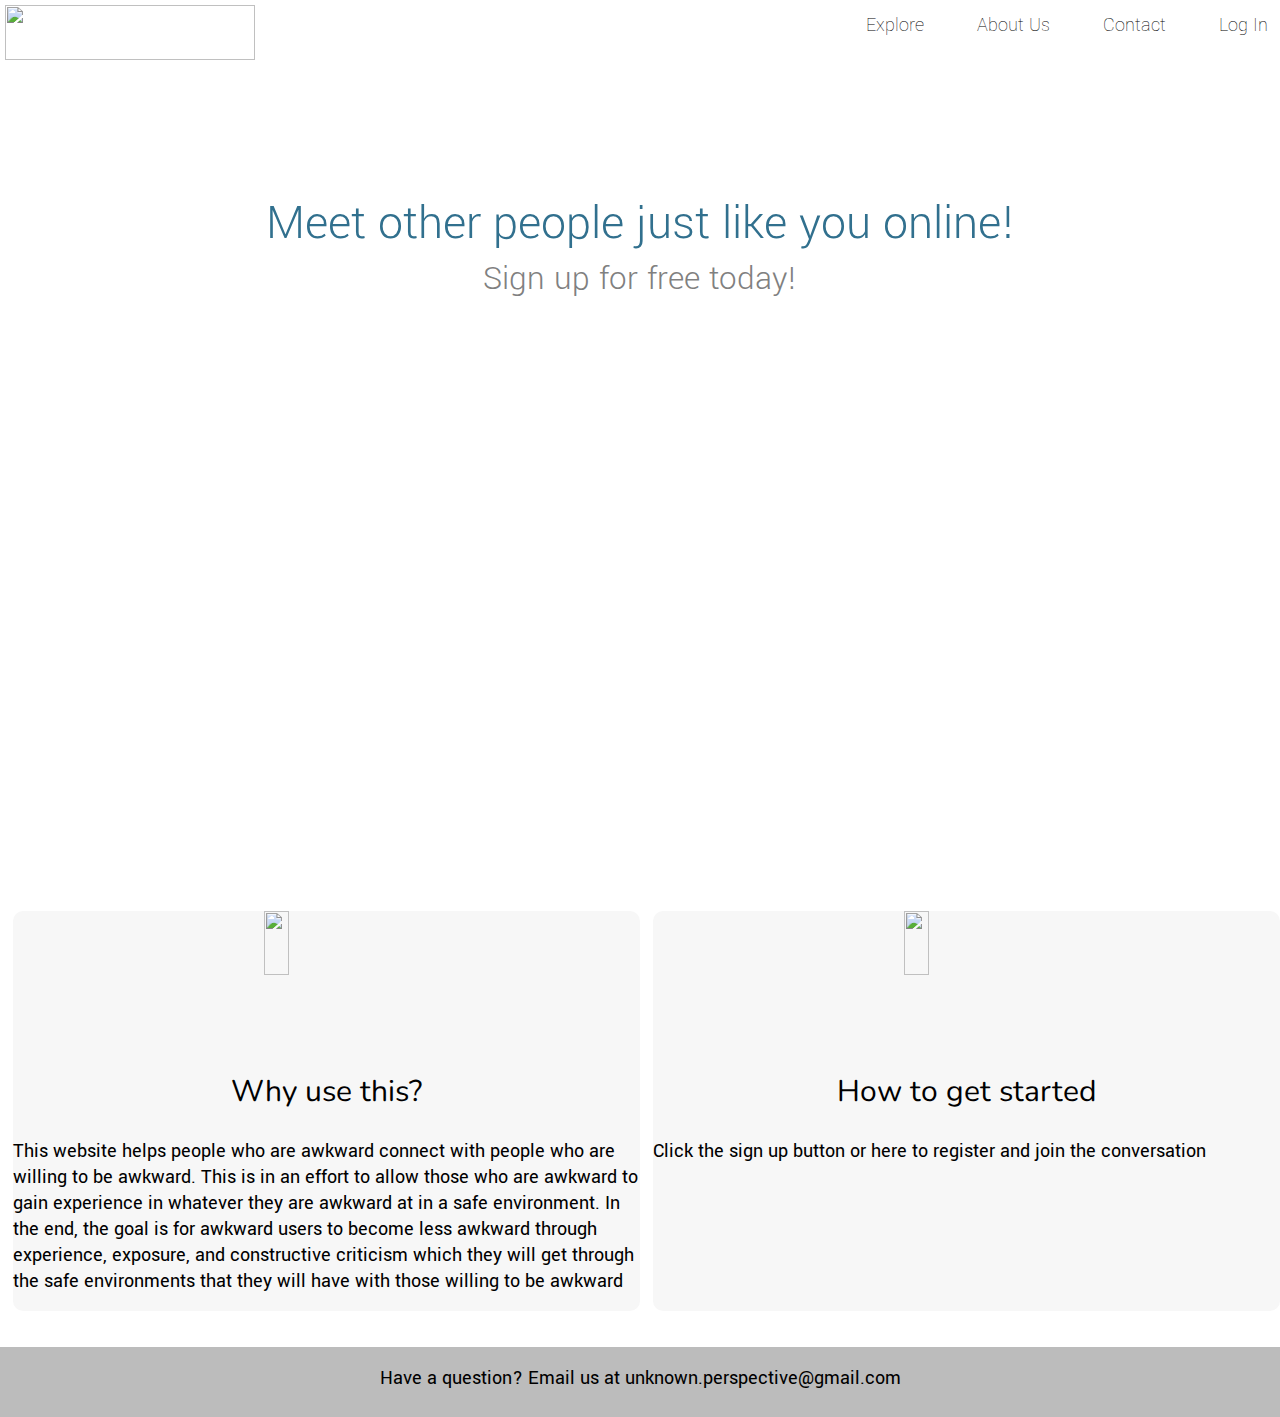
==== WebsiteMain/Index.html @ 267969ff "updated" ====
<!DOCTYPE html>
		
	<head>
		<title>Awkward Connection</title>
		<!--CSS Links-->
		<link rel="stylesheet" type="text/css" href="theme.css">
		<link href="https://fonts.googleapis.com/css?family=Nunito" rel="stylesheet"> <!-- General fonts -->
		<link href="https://fonts.googleapis.com/css?family=Yantramanav:300,400,500" rel="stylesheet">
		<link href="https://fonts.googleapis.com/css?family=Work+Sans:500,600,900" rel="stylesheet"> <!-- TITLE FONT -->
		<script src="js/script.js"></script> <!-- WORD CHANGING -->
		<link href="https://fonts.googleapis.com/css?family=Slabo+27px" rel="stylesheet">
		<link href="https://fonts.googleapis.com/css?family=Quicksand:300,400,500" rel="stylesheet">
        <link rel="stylesheet" href="https://cdnjs.cloudflare.com/ajax/libs/animate.css/3.5.2/animate.min.css">		
	</head>


	<body>
		
		<div id="header">

		<a href="Index.html"><img id="logo" src="https://files.slack.com/files-pri/T9DK4SHT2-F9DN98R6C/unit_2_.jpg"></a>

	<ul class="navt">
  		
  		<li><a href="https://socialanxietyinstitute.org/what-is-social-anxiety" target="_blank">Explore &nbsp;&nbsp;&nbsp;&nbsp;</a>
  		</li>

  		<li><a href="#section2">About Us &nbsp;&nbsp;&nbsp;&nbsp;</a>
  		</li>
  
  		<li><a href="https://goo.gl/forms/hwN8wzudoPtfyfAk1" target="_blank">Contact &nbsp;&nbsp;&nbsp;&nbsp;</a>
  		</li>
  
  		<li><a href="../UserProfiles/LogIn.html">Log In</a>
  		</li>
	</ul>
	<div class='line-cross'></div>
		</div>
		<!-- Front Page Image -->
<div id="forimage">
	<br/><br/><br/><br/><br/><br/><br/>
	<section 	class="animation-box">
 		
 		<div class="first-text">
		<h3 class='animated bounceInDown'>Meet other people just like you online!</h3>
		</div>

		<div class="second-text">
		<h2 class='animated bounceInDown'>Sign up for free today!</h2>
		</div>
	</section>


</div>
<br/><br/>
<div id="wrapper">

    <div id="second">
    	<img id="imagealign" src="https://d30y9cdsu7xlg0.cloudfront.net/png/203191-200.png">
	<h1 id="section2">How to get started</h1>
	<br/>
    	<p>Click the sign up button or <a href='../UserProfiles/LogIn.html'>here</a> to register and join the conversation</p>


    </div>

    <div id="space"></div>

    <!--This is the first Text box -->
    <div id="first">
    	<img id="imagealign" src="http://www.stickpng.com/assets/images/5a4613e5d099a2ad03f9c995.png">
    	<h1>Why use this?</h1>
    	<br/>
    	<p>This website helps people who are awkward connect with people who are willing to be awkward. This is in an effort to allow those who are awkward to gain experience in whatever they are awkward at in a safe environment. In the end, the goal is for awkward users to become less awkward through experience, exposure, and constructive criticism which they will get through the safe environments that they will have with those willing to be awkward</p>

</div>

</div>
<br/><br/>
<div id="endofpage">
	<br/>
	<p id="end">Have a question? Email us at unknown.perspective@gmail.com</p>
</div>
---- WebsiteMain/theme.css ----
/* Css Reset */
* {
	margin: 0;
	padding: 0;
	border: 0;
	font: inherit;
	vertical-align: baseline;
}

html, body {
    height:100%;
}

/*HEADER CSS*/
#header{
	background-color:white;


}
#forimage{
	background-image: url("https://files.slack.com/files-pri/T9DK4SHT2-F9DNEBWAU/greenbg.jpg");;
 	background-size: cover;
 	background-position: center center;
 	background-repeat: no-repeat;
  	height: 764px;
 	margin: 0 auto;
 	width: 100%;
 	height:90%;
 	background-color:white;

}
a:link{
	font-family: 'Yantramanav', sans-serif;
	text-decoration: none;
	color:black;
}
h1 {
	text-align: center;
	font-size: 30px;
	font-family: 'Nunito', sans-serif;
}
#logo{
	height:55px;
	width:250px;
	vertical-align:middle;
	margin: 5px;
}
/* FOR HR TAG USE WHEN NEEDED
.line_break{
	width:100%;
    height:0px;
    float: middle;
    color: #e5e5e5;
    //padding-top: 1px;
    background-color: #0;
    border: none;
    border-bottom: 1px solid grey;
    opacity: 0.2;
}
*/

.navt {
  list-style: none;
  float:right;
  position: relative;
  vertical-align: middle;

}
.navt li {
  display: inline;
}
.navt a {
  display: inline-block;
  padding: 0 12px;
  font-weight: lighter;
  color: black;
  line-height: 50px;
  text-decoration:  none;
  font-size:20px;
  font-family: 'Yantramanav', sans-serif;
    -webkit-transition: color 1s ease-out;
  -moz-transition: color 1s ease-out;
  -o-transition: color 1s ease-out;
  transition: color 1s ease-out;
}
.navt li a:hover {
  color: #84ceeb;

  -moz-transition: color 0.3s;
  -webkit-transition: color 0.3s;
  -o-transition: color 0.3s;
  transition: color 0.3s;
}

/* MAIN CSS */
#main-quote {
	text-align:center;
	font-size: 45px;
	font-family: 'Work Sans', sans-serif;
	color: black;
}
#front-page {
	height:100%;
	width:100%	;
}
#word {
	font-size: 45px;
	font-family: 'Work Sans', sans-serif;
	color: black;
	font-style: italic;
	text-align:center;
}
h3 {
	font-family: 'Yantramanav', sans-serif;
	font-size:50px;
	margin:0 auto;
	text-align:center;
	color:#31708E;
	font-weight:300;
}
h2 {
	font-family: 'Yantramanav', sans-serif;
	font-size:35px;
	margin:0 auto;
	text-align:center;
	color:grey;
	font-weight:300;
}
.introduction{
	background-color: white;
}
/* SUMMARY DIVS UNDER IMAGE */
#wrapper {
    overflow: hidden;
    margin: 0 auto;
}
#second {
    width: 49%;
    height:400px;
    float:right;
    font-family: 'Yantramanav', sans-serif;
    background-color:#f7f7f7;
    font-size:20px;
    border-radius: 10px;
    font-weight:400;
}
#space {
    width: 1%;
    height:300px;
    float:right;
}
#first {
	width:49%;
	height:400px;
	float:right;
	font-family: 'Yantramanav', sans-serif;
	background-color:#f7f7f7;
	font-size:20px;
	border-radius: 10px;
	font-weight:400;
}
#indent{
	font-family: 'Yantramanav', sans-serif;
	background-color:#e3e5e8;
}
#imagealign{
	height:40%;
	width:20%;
	display:block;
    margin:auto;
}
#endofpage{
	background-color:#bcbcbc;
	height:70px;
}
#end {
	font-family: 'Yantramanav', sans-serif;
	font-size:20px;
	text-align:center;
}
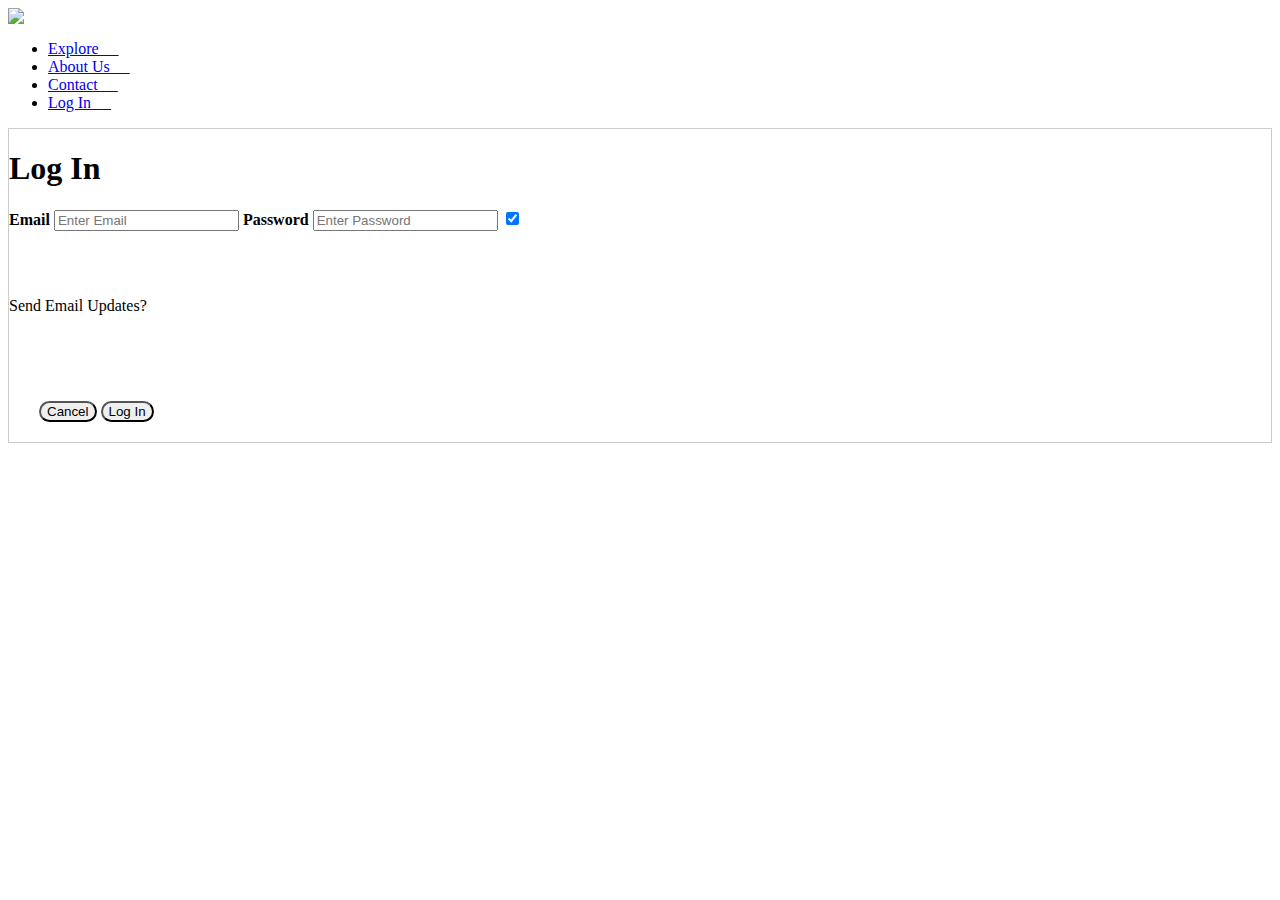
==== commit 110ab83a: "updated" ====
--- a/WebsiteMain/Index.html
+++ b/WebsiteMain/Index.html
@@ -1,24 +1,26 @@
-<!DOCTYPE html>
+<html>
 		
 	<head>
 		<title>Awkward Connection</title>
 		<!--CSS Links-->
-		<link rel="stylesheet" type="text/css" href="theme.css">
+		<link rel="stylesheet" type="text/css" href="Usertheme.css">
 		<link href="https://fonts.googleapis.com/css?family=Nunito" rel="stylesheet"> <!-- General fonts -->
 		<link href="https://fonts.googleapis.com/css?family=Yantramanav:300,400,500" rel="stylesheet">
 		<link href="https://fonts.googleapis.com/css?family=Work+Sans:500,600,900" rel="stylesheet"> <!-- TITLE FONT -->
 		<script src="js/script.js"></script> <!-- WORD CHANGING -->
 		<link href="https://fonts.googleapis.com/css?family=Slabo+27px" rel="stylesheet">
 		<link href="https://fonts.googleapis.com/css?family=Quicksand:300,400,500" rel="stylesheet">
-        <link rel="stylesheet" href="https://cdnjs.cloudflare.com/ajax/libs/animate.css/3.5.2/animate.min.css">		
+		<link rel="stylesheet" href="https://cdnjs.cloudflare.com/ajax/libs/animate.css/3.5.2/animate.min.css">	
 	</head>
+	
+
 
 
 	<body>
-		
+
 		<div id="header">
 
-		<a href="Index.html"><img id="logo" src="https://files.slack.com/files-pri/T9DK4SHT2-F9DN98R6C/unit_2_.jpg"></a>
+		<a href="../WebsiteMain/Index.html"><img id="logo" src="https://files.slack.com/files-pri/T9DK4SHT2-F9DN98R6C/unit_2_.jpg"></a>
 
 	<ul class="navt">
   		
@@ -31,53 +33,34 @@
   		<li><a href="https://goo.gl/forms/hwN8wzudoPtfyfAk1" target="_blank">Contact &nbsp;&nbsp;&nbsp;&nbsp;</a>
   		</li>
   
-  		<li><a href="../UserProfiles/LogIn.html">Log In</a>
+  		<li><a href="#" onClick="alert('Already on login page')">Log In &nbsp;&nbsp;&nbsp;&nbsp;</a>
   		</li>
+
 	</ul>
-	<div class='line-cross'></div>
 		</div>
 		<!-- Front Page Image -->
-<div id="forimage">
-	<br/><br/><br/><br/><br/><br/><br/>
-	<section 	class="animation-box">
- 		
- 		<div class="first-text">
-		<h3 class='animated bounceInDown'>Meet other people just like you online!</h3>
-		</div>
 
-		<div class="second-text">
-		<h2 class='animated bounceInDown'>Sign up for free today!</h2>
-		</div>
-	</section>
+<form style="border:1px solid #ccc">
+  <div class="container animated fadeIn">
+    <h1 class="break_line">Log In</h1>
+    <div class="form">
+        <label for="email"><b>Email</b></label>
+        <input type="text" placeholder="Enter Email" name="email" style='margin-bottom:50px' required>
+    
+        <label for="psw"><b>Password</b></label>
+        <input type="password" placeholder="Enter Password" name="psw" style='margin-bottom:50px' required>
+    
+        <label class="check_box">
+          <input type="checkbox" checked="checked" name="sendEmail" style="margin-bottom:50px;"><span class="checkmark"></span> <p class='message_updates'>Send Email Updates?</p>
+        </label>
+    </div>
+    <div class="clearfix">
+
+	      	<a href="../WebsiteMain/Index.html"><button type="button" class="cancelbtn" style='margin-top:70px;margin-bottom:20px;border-radius:30px;margin-left:30px'>Cancel</button></a>
 
 
-</div>
-<br/><br/>
-<div id="wrapper">
+      <a href="../profile.html"><button type="button" class="signupbtn" style='margin-top:70px;margin-bottom:20px;border-radius:30px;margin-right:30px'>Log In</button></a>
+    </div>
+  </div>
+</form>
 
-    <div id="second">
-    	<img id="imagealign" src="https://d30y9cdsu7xlg0.cloudfront.net/png/203191-200.png">
-	<h1 id="section2">How to get started</h1>
-	<br/>
-    	<p>Click the sign up button or <a href='../UserProfiles/LogIn.html'>here</a> to register and join the conversation</p>
-
-
-    </div>
-
-    <div id="space"></div>
-
-    <!--This is the first Text box -->
-    <div id="first">
-    	<img id="imagealign" src="http://www.stickpng.com/assets/images/5a4613e5d099a2ad03f9c995.png">
-    	<h1>Why use this?</h1>
-    	<br/>
-    	<p>This website helps people who are awkward connect with people who are willing to be awkward. This is in an effort to allow those who are awkward to gain experience in whatever they are awkward at in a safe environment. In the end, the goal is for awkward users to become less awkward through experience, exposure, and constructive criticism which they will get through the safe environments that they will have with those willing to be awkward</p>
-
-</div>
-
-</div>
-<br/><br/>
-<div id="endofpage">
-	<br/>
-	<p id="end">Have a question? Email us at unknown.perspective@gmail.com</p>
-</div>
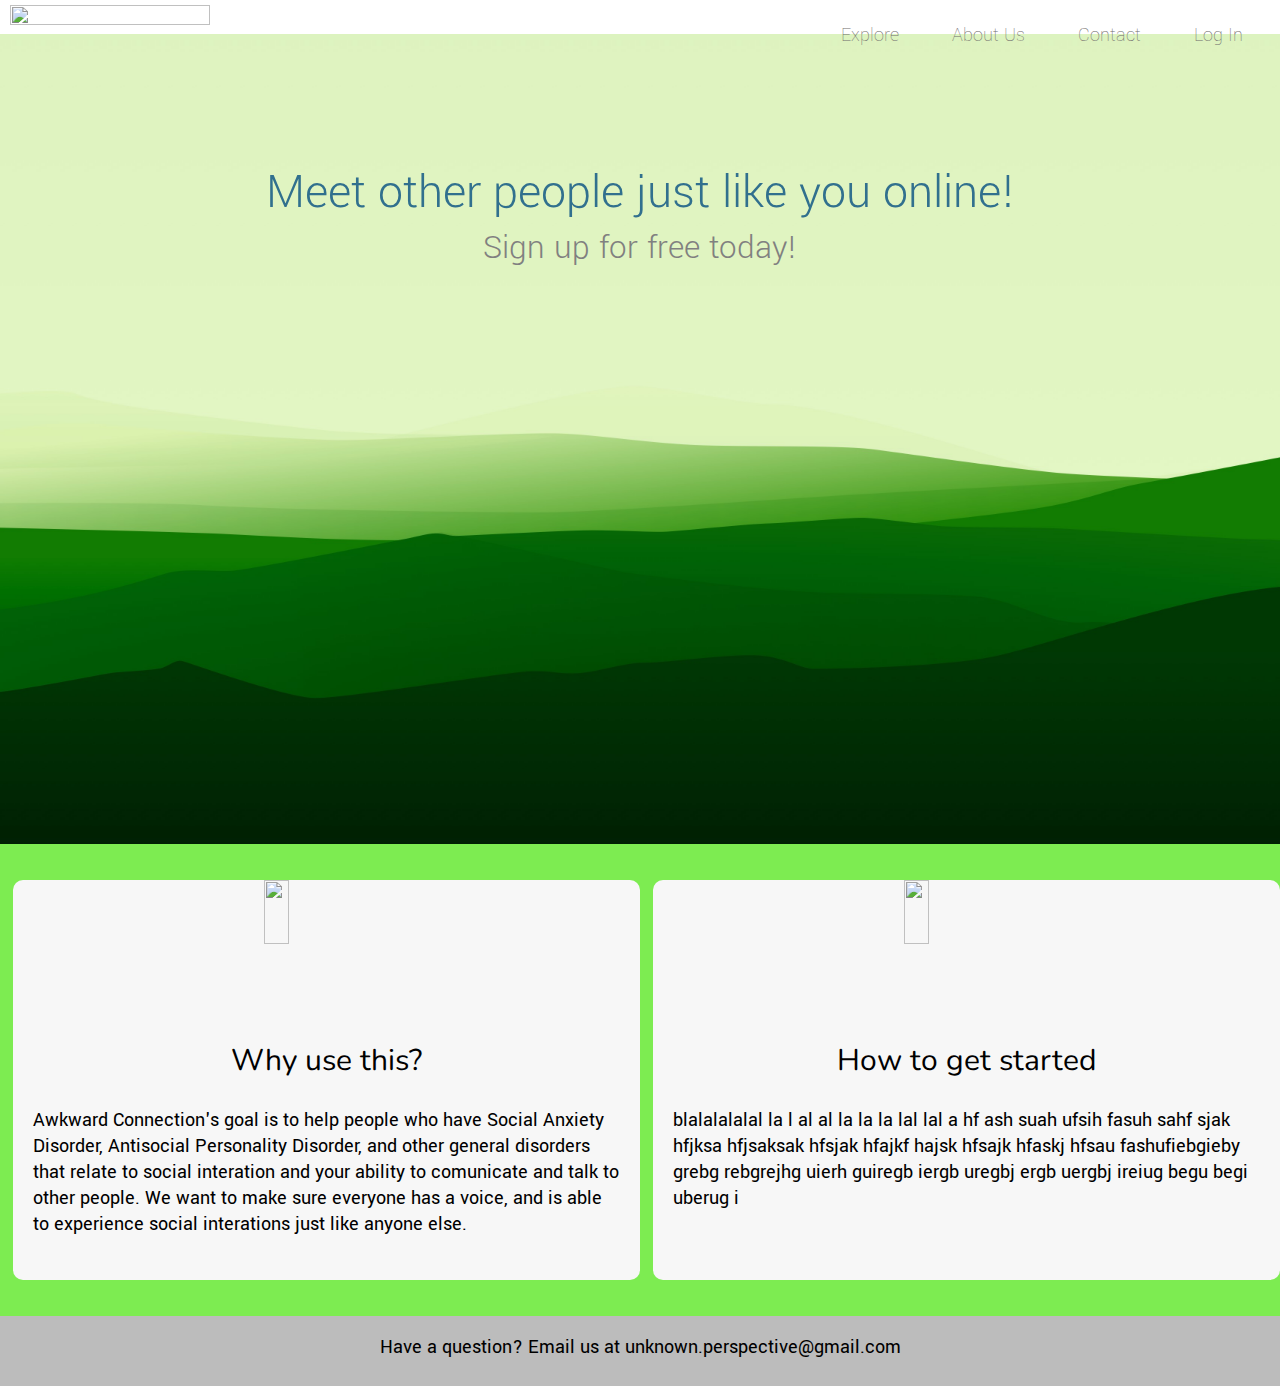
==== commit abe348ff: "Fixing the icon error" ====
--- a/WebsiteMain/Index.html
+++ b/WebsiteMain/Index.html
@@ -1,66 +1,87 @@
-<html>
-		
-	<head>
-		<title>Awkward Connection</title>
-		<!--CSS Links-->
-		<link rel="stylesheet" type="text/css" href="Usertheme.css">
-		<link href="https://fonts.googleapis.com/css?family=Nunito" rel="stylesheet"> <!-- General fonts -->
-		<link href="https://fonts.googleapis.com/css?family=Yantramanav:300,400,500" rel="stylesheet">
-		<link href="https://fonts.googleapis.com/css?family=Work+Sans:500,600,900" rel="stylesheet"> <!-- TITLE FONT -->
-		<script src="js/script.js"></script> <!-- WORD CHANGING -->
-		<link href="https://fonts.googleapis.com/css?family=Slabo+27px" rel="stylesheet">
-		<link href="https://fonts.googleapis.com/css?family=Quicksand:300,400,500" rel="stylesheet">
-		<link rel="stylesheet" href="https://cdnjs.cloudflare.com/ajax/libs/animate.css/3.5.2/animate.min.css">	
-	</head>
-	
-
-
-
-	<body>
-
-		<div id="header">
-
-		<a href="../WebsiteMain/Index.html"><img id="logo" src="https://files.slack.com/files-pri/T9DK4SHT2-F9DN98R6C/unit_2_.jpg"></a>
-
-	<ul class="navt">
-  		
-  		<li><a href="https://socialanxietyinstitute.org/what-is-social-anxiety" target="_blank">Explore &nbsp;&nbsp;&nbsp;&nbsp;</a>
-  		</li>
-
-  		<li><a href="#section2">About Us &nbsp;&nbsp;&nbsp;&nbsp;</a>
-  		</li>
-  
-  		<li><a href="https://goo.gl/forms/hwN8wzudoPtfyfAk1" target="_blank">Contact &nbsp;&nbsp;&nbsp;&nbsp;</a>
-  		</li>
-  
-  		<li><a href="#" onClick="alert('Already on login page')">Log In &nbsp;&nbsp;&nbsp;&nbsp;</a>
-  		</li>
-
-	</ul>
-		</div>
-		<!-- Front Page Image -->
-
-<form style="border:1px solid #ccc">
-  <div class="container animated fadeIn">
-    <h1 class="break_line">Log In</h1>
-    <div class="form">
-        <label for="email"><b>Email</b></label>
-        <input type="text" placeholder="Enter Email" name="email" style='margin-bottom:50px' required>
-    
-        <label for="psw"><b>Password</b></label>
-        <input type="password" placeholder="Enter Password" name="psw" style='margin-bottom:50px' required>
-    
-        <label class="check_box">
-          <input type="checkbox" checked="checked" name="sendEmail" style="margin-bottom:50px;"><span class="checkmark"></span> <p class='message_updates'>Send Email Updates?</p>
-        </label>
-    </div>
-    <div class="clearfix">
-
-	      	<a href="../WebsiteMain/Index.html"><button type="button" class="cancelbtn" style='margin-top:70px;margin-bottom:20px;border-radius:30px;margin-left:30px'>Cancel</button></a>
-
-
-      <a href="../profile.html"><button type="button" class="signupbtn" style='margin-top:70px;margin-bottom:20px;border-radius:30px;margin-right:30px'>Log In</button></a>
-    </div>
-  </div>
-</form>
-
+<!DOCTYPE html>
+		
+	<head>
+		<title>Awkward Connection</title>
+		<!--CSS Links-->
+		<link rel="stylesheet" type="text/css" href="theme.css">
+		<link href="https://fonts.googleapis.com/css?family=Nunito" rel="stylesheet"> <!-- General fonts -->
+		<link href="https://fonts.googleapis.com/css?family=Yantramanav:300,400,500" rel="stylesheet">
+		<link href="https://fonts.googleapis.com/css?family=Work+Sans:500,600,900" rel="stylesheet"> <!-- TITLE FONT -->
+		<script src="js/script.js"></script> <!-- WORD CHANGING -->
+		<link href="https://fonts.googleapis.com/css?family=Slabo+27px" rel="stylesheet">
+		<link href="https://fonts.googleapis.com/css?family=Quicksand:300,400,500" rel="stylesheet">
+        <link rel="stylesheet" href="https://cdnjs.cloudflare.com/ajax/libs/animate.css/3.5.2/animate.min.css">	
+		
+	</head>
+
+
+	<body>
+		
+		<div id="header">
+
+		<a href="Index.html"><img id="logo" src="../Unit.jpg"></a>
+
+	<ul class="navt">
+  		
+  		<li><a href="https://socialanxietyinstitute.org/what-is-social-anxiety" target="_blank">Explore &nbsp;&nbsp;&nbsp;&nbsp;</a>
+  		</li>
+
+  		<li><a href="#section2">About Us &nbsp;&nbsp;&nbsp;&nbsp;</a>
+  		</li>
+  
+  		<li><a href="https://goo.gl/forms/hwN8wzudoPtfyfAk1" target="_blank">Contact &nbsp;&nbsp;&nbsp;&nbsp;</a>
+  		</li>
+  
+  		<li><a href="../UserProfiles/LogIn.html">Log In</a>
+  		</li>
+
+	</ul>
+		</div>
+		<!-- Front Page Image -->
+<div id="forimage">
+	<br/><br/><br/><br/><br/><br/><br/>
+	<section class="animation-box">
+ 		
+ 		<div class="first-text">
+		<h3 class="animated bounceInDown">Meet other people just like you online!</h3>
+		</div>
+
+		<div class="second-text">
+		<h2 class="animated bounceInDown">Sign up for free today!</h2>
+		</div>
+	</section>
+
+
+</div>
+<br/><br/>
+<div id="wrapper">
+
+    <div id="second">
+    	<img id="imagealign" src="https://d30y9cdsu7xlg0.cloudfront.net/png/203191-200.png">
+	<h1 id="section2">How to get started</h1>
+	<br/>
+    	<p>blalalalalal la l al al la la la lal lal a hf ash suah ufsih fasuh sahf sjak hfjksa hfjsaksak hfsjak hfajkf hajsk hfsajk hfaskj hfsau fashufiebgieby
+    	 grebg rebgrejhg uierh guiregb iergb uregbj ergb uergbj ireiug begu begi uberug i</p>
+
+
+    </div>
+
+    <div id="space"></div>
+
+    <!--This is the first Text box -->
+    <div id="first">
+    	<img id="imagealign" src="http://www.stickpng.com/assets/images/5a4613e5d099a2ad03f9c995.png">
+    	<h1>Why use this?</h1>
+    	<br/>
+    	<p>Awkward Connection's goal is to help people who have Social Anxiety Disorder, Antisocial Personality Disorder, 
+    and other general disorders that relate to social interation and your ability to comunicate and talk to other people. We want to make sure everyone has a voice, 
+    and is able to experience social interations just like anyone else.</p>
+
+</div>
+
+</div>
+<br/><br/>
+<div id="endofpage">
+	<br/>
+	<p id="end">Have a question? Email us at unknown.perspective@gmail.com</p>
+</div>--- a/WebsiteMain/theme.css
+++ b/WebsiteMain/theme.css
@@ -0,0 +1,195 @@
+/* Css Reset */
+* {
+	margin: 0;
+	padding: 0;
+	border: 0;
+	font: inherit;
+	vertical-align: baseline;
+}
+
+html, body {
+    height:100%;
+    background-color:#7dec51;
+}
+
+/*HEADER CSS*/
+#header{
+	background-color:white;
+}
+#forimage{
+	background-image: url('GreenBg.jpg');
+ 	background-size: cover;
+ 	background-position: center center;
+ 	background-repeat: no-repeat;
+  	/*height: 764px;*/
+ 	margin: 0 auto;
+ 	width: 100%;
+ 	height:90%;
+ 	background-color:white;
+
+}
+a:link{
+	font-family: 'Yantramanav', sans-serif;
+	text-decoration: none;
+	color:black;
+}
+h1 {
+	text-align: center;
+	font-size: 30px;
+	font-family: 'Nunito', sans-serif;
+}
+#logo{
+	height:100%;
+	width:200px;
+	vertical-align:middle;
+	margin: 5px;
+	margin-left:10px;
+	margin-bottom:3px;
+}
+.line-cross {
+    border:2px solid grey;
+}
+/* FOR HR TAG USE WHEN NEEDED 
+.line_break{
+	width:100%;
+    height:0px;
+    float: middle;
+    color: #e5e5e5;
+    //padding-top: 1px;
+    background-color: #0;
+    border: none;
+    border-bottom: 1px solid grey;
+    opacity: 0.2;
+}
+*/ 
+
+.navt {
+  list-style: none;
+  float:right;
+  position: relative;
+  vertical-align: middle;
+  margin-top:10px;
+  margin-right:25px;
+}
+.navt li {
+  display: inline;
+}
+.navt a {
+  display: inline-block;
+  padding: 0 12px;
+  font-weight: lighter;
+  /*color: #c1c8e4;*/
+  color:#6f6c6c;
+  line-height: 50px;
+  text-decoration:  none;
+  font-size:20px;
+  font-family: 'Yantramanav', sans-serif;
+    -webkit-transition: color 1s ease-out;
+  -moz-transition: color 1s ease-out;
+  -o-transition: color 1s ease-out;
+  transition: color 1s ease-out;
+}
+.navt li a:hover {
+  color: #84ceeb;
+
+  -moz-transition: color 0.3s;
+  -webkit-transition: color 0.3s;
+  -o-transition: color 0.3s;
+  transition: color 0.3s;
+}
+
+/* MAIN CSS */
+#main-quote {
+	text-align:center;
+	font-size: 45px;
+	font-family: 'Work Sans', sans-serif;
+	color: black;
+} 
+#front-page {
+	height:100%;
+	width:100%	;
+}
+#word {
+	font-size: 45px;
+	font-family: 'Work Sans', sans-serif;
+	color: black;
+	font-style: italic;
+	text-align:center;
+}
+h3 {
+	font-family: 'Yantramanav', sans-serif;
+	font-size:50px;
+	margin:0 auto;
+	text-align:center;
+	color:#31708E;
+	font-weight:300;
+}
+h2 {
+	font-family: 'Yantramanav', sans-serif;
+	font-size:35px;
+	margin:0 auto;
+	text-align:center;
+	color:grey;
+	font-weight:300;
+}
+.introduction{
+	background-color: white;
+}
+/* SUMMARY DIVS UNDER IMAGE */
+#wrapper {
+    overflow: hidden;
+    margin: 0 auto;
+}
+#second {
+    width: 49%;
+    height:400px;
+    float:right;
+    font-family: 'Yantramanav', sans-serif;
+    background-color:#f7f7f7;
+    font-size:20px;
+    border-radius: 10px;
+    font-weight:400;
+}
+#space {
+    width: 1%;
+    height:300px;
+    float:right;
+}
+#first {
+	width:49%;
+	height:400px;
+	float:right;	
+	font-family: 'Yantramanav', sans-serif;
+	background-color:#f7f7f7;
+	font-size:20px;
+	border-radius: 10px;
+	font-weight:400;
+	/*margin: 10;*/
+}
+#first p {
+    margin-left: 20px;
+    margin-right: 20px;
+}
+#second p {
+    margin-left: 20px;
+    margin-right: 20px;
+}
+#indent{	
+	font-family: 'Yantramanav', sans-serif;
+	background-color:#e3e5e8;
+}
+#imagealign{
+	height:40%;
+	width:20%;
+	display:block;
+    margin:auto;
+}
+#endofpage{
+	background-color:#bcbcbc;
+	height:70px;
+}
+#end {
+	font-family: 'Yantramanav', sans-serif;
+	font-size:20px;
+	text-align:center;
+}
